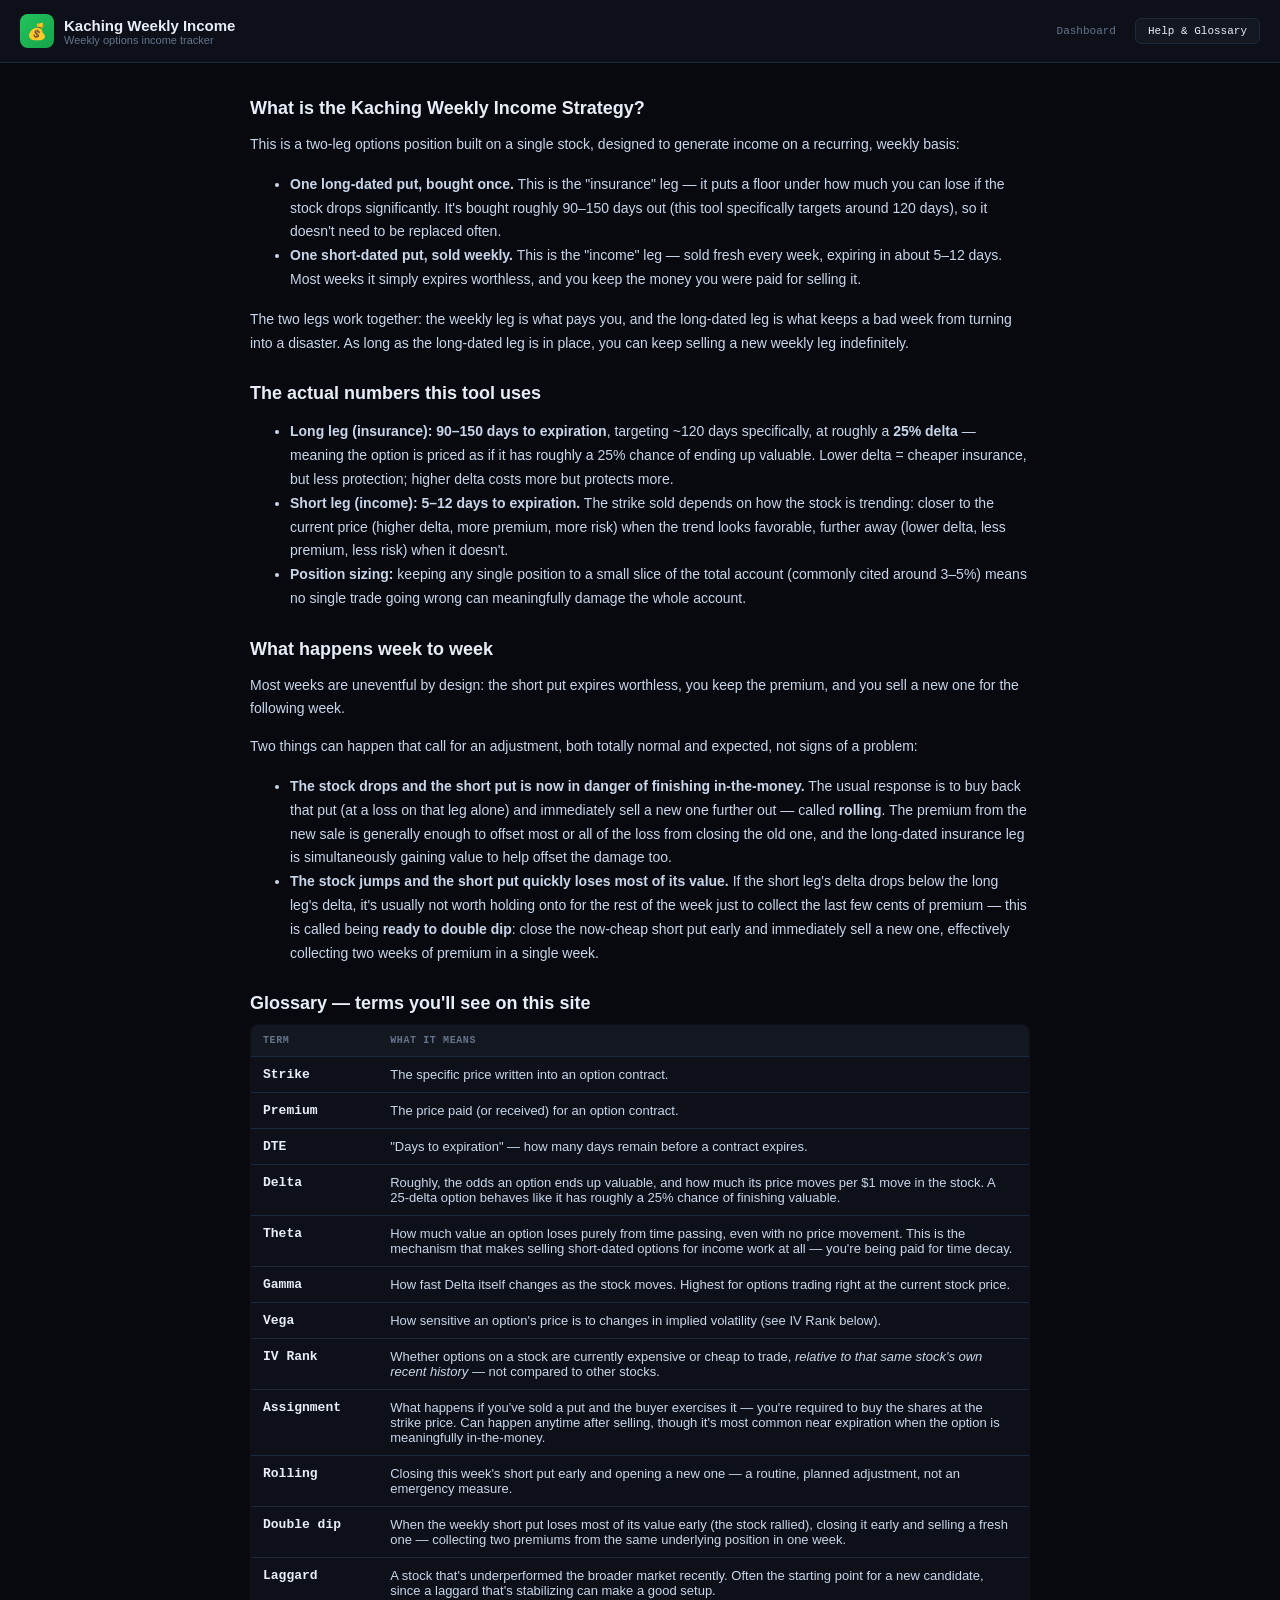
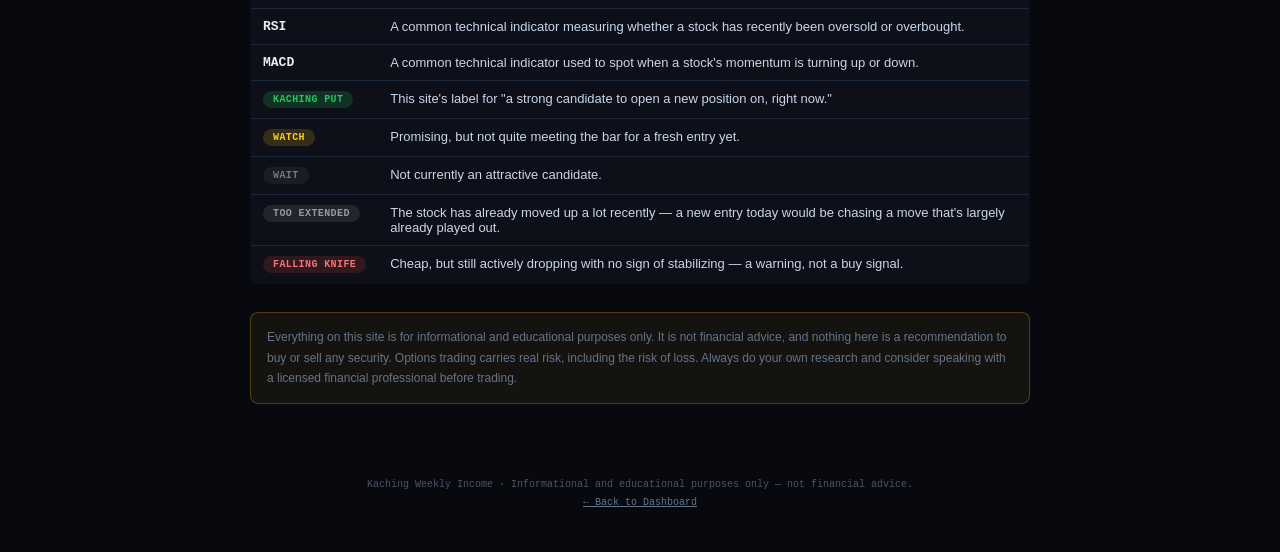
==== src/help.html @ a8f985bb "Initial Commit" ====
<!DOCTYPE html>
<html lang="en">
<head>
<meta charset="UTF-8"/>
<meta name="viewport" content="width=device-width, initial-scale=1"/>
<title>Help &amp; Glossary — Kaching Weekly Income</title>
<meta name="description" content="Plain-language explanation of the Kaching weekly income options strategy and a glossary of the terms used on the dashboard."/>
<link rel="stylesheet" href="./style.css"/>
</head>
<body>

<header class="site-header">
    <div class="site-brand">
        <div class="mark">💰</div>
        <div>
            <div class="name">Kaching Weekly Income</div>
            <div class="tag">Weekly options income tracker</div>
        </div>
    </div>
    <nav class="site-nav">
        <a href="./index.html">Dashboard</a>
        <a href="./help.html" class="active">Help &amp; Glossary</a>
    </nav>
</header>

<div class="page-wrap" style="max-width:820px">

    <section class="help-section">
        <h2>What is the Kaching Weekly Income Strategy?</h2>
        <p>
            This is a two-leg options position built on a single stock, designed
            to generate income on a recurring, weekly basis:
        </p>
        <ul>
            <li><strong>One long-dated put, bought once.</strong> This is the
                "insurance" leg — it puts a floor under how much you can lose
                if the stock drops significantly. It's bought roughly
                90&ndash;150 days out (this tool specifically targets around
                120 days), so it doesn't need to be replaced often.</li>
            <li><strong>One short-dated put, sold weekly.</strong> This is the
                "income" leg — sold fresh every week, expiring in about
                5&ndash;12 days. Most weeks it simply expires worthless, and
                you keep the money you were paid for selling it.</li>
        </ul>
        <p>
            The two legs work together: the weekly leg is what pays you, and
            the long-dated leg is what keeps a bad week from turning into a
            disaster. As long as the long-dated leg is in place, you can keep
            selling a new weekly leg indefinitely.
        </p>
    </section>

    <section class="help-section">
        <h2>The actual numbers this tool uses</h2>
        <ul>
            <li><strong>Long leg (insurance): 90&ndash;150 days to
                expiration</strong>, targeting ~120 days specifically, at
                roughly a <strong>25% delta</strong> — meaning the option is
                priced as if it has roughly a 25% chance of ending up
                valuable. Lower delta = cheaper insurance, but less
                protection; higher delta costs more but protects more.</li>
            <li><strong>Short leg (income): 5&ndash;12 days to
                expiration.</strong> The strike sold depends on how the stock
                is trending: closer to the current price (higher delta, more
                premium, more risk) when the trend looks favorable, further
                away (lower delta, less premium, less risk) when it
                doesn't.</li>
            <li><strong>Position sizing:</strong> keeping any single position
                to a small slice of the total account (commonly cited around
                3&ndash;5%) means no single trade going wrong can meaningfully
                damage the whole account.</li>
        </ul>
    </section>

    <section class="help-section">
        <h2>What happens week to week</h2>
        <p>
            Most weeks are uneventful by design: the short put expires
            worthless, you keep the premium, and you sell a new one for the
            following week.
        </p>
        <p>Two things can happen that call for an adjustment, both totally
            normal and expected, not signs of a problem:</p>
        <ul>
            <li><strong>The stock drops and the short put is now in danger of
                finishing in-the-money.</strong> The usual response is to buy
                back that put (at a loss on that leg alone) and immediately
                sell a new one further out — called <strong>rolling</strong>.
                The premium from the new sale is generally enough to offset
                most or all of the loss from closing the old one, and the
                long-dated insurance leg is simultaneously gaining value to
                help offset the damage too.</li>
            <li><strong>The stock jumps and the short put quickly loses most
                of its value.</strong> If the short leg's delta drops below
                the long leg's delta, it's usually not worth holding onto for
                the rest of the week just to collect the last few cents of
                premium — this is called being <strong>ready to double
                dip</strong>: close the now-cheap short put early and
                immediately sell a new one, effectively collecting two weeks
                of premium in a single week.</li>
        </ul>
    </section>

    <section class="help-section">
        <h2>Glossary — terms you'll see on this site</h2>
        <table class="glossary-table">
            <thead><tr><th>Term</th><th>What it means</th></tr></thead>
            <tbody>
                <tr><td>Strike</td><td>The specific price written into an option contract.</td></tr>
                <tr><td>Premium</td><td>The price paid (or received) for an option contract.</td></tr>
                <tr><td>DTE</td><td>"Days to expiration" — how many days remain before a contract expires.</td></tr>
                <tr><td>Delta</td><td>Roughly, the odds an option ends up valuable, and how much its price moves per $1 move in the stock. A 25-delta option behaves like it has roughly a 25% chance of finishing valuable.</td></tr>
                <tr><td>Theta</td><td>How much value an option loses purely from time passing, even with no price movement. This is the mechanism that makes selling short-dated options for income work at all — you're being paid for time decay.</td></tr>
                <tr><td>Gamma</td><td>How fast Delta itself changes as the stock moves. Highest for options trading right at the current stock price.</td></tr>
                <tr><td>Vega</td><td>How sensitive an option's price is to changes in implied volatility (see IV Rank below).</td></tr>
                <tr><td>IV Rank</td><td>Whether options on a stock are currently expensive or cheap to trade, <em>relative to that same stock's own recent history</em> — not compared to other stocks.</td></tr>
                <tr><td>Assignment</td><td>What happens if you've sold a put and the buyer exercises it — you're required to buy the shares at the strike price. Can happen anytime after selling, though it's most common near expiration when the option is meaningfully in-the-money.</td></tr>
                <tr><td>Rolling</td><td>Closing this week's short put early and opening a new one — a routine, planned adjustment, not an emergency measure.</td></tr>
                <tr><td>Double dip</td><td>When the weekly short put loses most of its value early (the stock rallied), closing it early and selling a fresh one — collecting two premiums from the same underlying position in one week.</td></tr>
                <tr><td>Laggard</td><td>A stock that's underperformed the broader market recently. Often the starting point for a new candidate, since a laggard that's stabilizing can make a good setup.</td></tr>
                <tr><td>RSI</td><td>A common technical indicator measuring whether a stock has recently been oversold or overbought.</td></tr>
                <tr><td>MACD</td><td>A common technical indicator used to spot when a stock's momentum is turning up or down.</td></tr>
                <tr><td><span class="ke-signal kaching-put" style="cursor:default">KACHING PUT</span></td><td>This site's label for "a strong candidate to open a new position on, right now."</td></tr>
                <tr><td><span class="ke-signal watch" style="cursor:default">WATCH</span></td><td>Promising, but not quite meeting the bar for a fresh entry yet.</td></tr>
                <tr><td><span class="ke-signal wait" style="cursor:default">WAIT</span></td><td>Not currently an attractive candidate.</td></tr>
                <tr><td><span class="ke-signal too-extended" style="cursor:default">TOO EXTENDED</span></td><td>The stock has already moved up a lot recently — a new entry today would be chasing a move that's largely already played out.</td></tr>
                <tr><td><span class="ke-signal falling-knife" style="cursor:default">FALLING KNIFE</span></td><td>Cheap, but still actively dropping with no sign of stabilizing — a warning, not a buy signal.</td></tr>
            </tbody>
        </table>
    </section>

    <section class="help-section">
        <div class="disclaimer-box">
            Everything on this site is for informational and educational
            purposes only. It is not financial advice, and nothing here is a
            recommendation to buy or sell any security. Options trading
            carries real risk, including the risk of loss. Always do your
            own research and consider speaking with a licensed financial
            professional before trading.
        </div>
    </section>

</div>

<footer class="site-footer">
    Kaching Weekly Income · Informational and educational purposes only — not financial advice.<br/>
    <a href="./index.html">← Back to Dashboard</a>
</footer>

</body>
</html>
---- src/style.css ----
/* Kaching Weekly Income — shared styles.
   Color palette matches the source app's dark theme (prealerts/
   src/main/resources/static/css/app.css :root block) so the public site
   feels consistent with the tool it's mirroring, but this file is fully
   standalone — no dependency on that app's CSS/fonts/JS. */

:root {
    --bg:      #07090f;
    --bg2:     #0d1018;
    --bg3:     #131720;
    --border:  #1c2a3e;
    --border2: #263548;
    --green:   #34d399;
    --red:     #f87171;
    --text:    #c9d6ea;
    --muted:   #4a5568;
    --muted2:  #64748b;
    --white:   #e8eef8;
    --brand:   #60a5fa;
    --font-mono: 'JetBrains Mono', 'SF Mono', ui-monospace, Menlo, Consolas, monospace;
}

* { box-sizing: border-box; }

html, body {
    margin: 0; padding: 0;
    background: var(--bg);
    color: var(--text);
    font-family: -apple-system, BlinkMacSystemFont, 'Segoe UI', Helvetica, Arial, sans-serif;
    /* Static site is view-only by design — no horizontal page scroll;
       wide content (tables) scrolls in its own container instead. */
    overflow-x: hidden;
}

a { color: var(--brand); }

/* ── Site header ─────────────────────────────────────────────────── */
.site-header {
    background: var(--bg2); border-bottom: 1px solid var(--border);
    padding: 14px 20px; display: flex; align-items: center;
    justify-content: space-between; gap: 12px; flex-wrap: wrap;
}
.site-brand { display: flex; align-items: center; gap: 10px; }
.site-brand .mark {
    width: 34px; height: 34px; border-radius: 8px;
    background: linear-gradient(135deg, #22c55e, #16a34a);
    display: flex; align-items: center; justify-content: center;
    font-weight: 800; font-size: 16px; color: #052e16;
}
.site-brand .name { font-weight: 700; font-size: 15px; color: var(--white); }
.site-brand .tag  { font-size: 11px; color: var(--muted2); }
.site-nav { display: flex; gap: 6px; flex-wrap: wrap; }
.site-nav a {
    text-decoration: none; color: var(--muted2);
    font-family: var(--font-mono); font-size: 11px;
    padding: 6px 12px; border-radius: 6px; border: 1px solid transparent;
}
.site-nav a:hover, .site-nav a.active {
    color: var(--white); background: var(--bg3); border-color: var(--border);
}

/* ── Page shell ──────────────────────────────────────────────────── */
.page-wrap { max-width: 1200px; margin: 0 auto; padding: 20px; }

.page-desc {
    background: var(--bg2); border: 1px solid var(--border);
    border-radius: 8px; padding: 12px 16px; margin-bottom: 16px;
    font-family: var(--font-mono); font-size: 11px;
    color: var(--muted); line-height: 1.6;
}
.page-desc strong { color: var(--white); }

.site-footer {
    text-align: center; padding: 24px 16px 40px;
    font-family: var(--font-mono); font-size: 10px; color: var(--muted);
    line-height: 1.8;
}
.site-footer a { color: var(--muted2); }

/* ── Tabs ────────────────────────────────────────────────────────── */
.tabs { display: flex; gap: 6px; margin-bottom: 16px; flex-wrap: wrap; }
.tab-btn {
    padding: 8px 16px; border-radius: 6px;
    font-family: var(--font-mono); font-size: 12px; font-weight: 600;
    cursor: pointer; letter-spacing: 0.03em;
    background: var(--bg2); color: var(--muted2);
    border: 1px solid var(--border);
}
.tab-btn.active {
    background: rgba(96,165,250,.12); color: var(--brand);
    border-color: rgba(96,165,250,.4);
}
.tab-pane { display: none; }
.tab-pane.active { display: block; }

.meta-line {
    font-family: var(--font-mono); font-size: 11px; color: var(--muted);
    margin-bottom: 14px;
}

/* ── Kaching Scanner table (ke-*) ────────────────────────────────── */
.ke-table-wrap {
    background: var(--bg2); border: 1px solid var(--border);
    border-radius: 8px; overflow: hidden; margin-bottom: 14px;
    max-width: 100%; box-sizing: border-box;
    overflow-x: auto; -webkit-overflow-scrolling: touch;
}
.ke-table { width: auto; min-width: 100%; border-collapse: collapse;
    font-family: var(--font-mono); font-size: 11px; }
.ke-table th {
    padding: 8px 10px; text-align: left;
    background: var(--bg3); color: var(--muted2);
    border-bottom: 1px solid var(--border);
    font-weight: 600; font-size: 10px;
    text-transform: uppercase; letter-spacing: 0.06em;
    white-space: nowrap;
}
.ke-table td {
    padding: 7px 10px; border-bottom: 1px solid var(--border);
    color: var(--white); white-space: nowrap;
}
.ke-table tr:last-child td { border-bottom: 0; }
.ke-table tr:hover td { background: var(--bg3); }
.ke-table .ticker { font-weight: 700; }
.ke-table .dim { color: var(--muted); }
.ke-score { display: inline-block; padding: 2px 8px; border-radius: 10px; font-weight: 700; }
.ke-score.hi  { background: rgba(34,197,94,.15);  color: #22c55e; }
.ke-score.mid { background: rgba(234,179,8,.15);  color: #facc15; }
.ke-score.lo  { background: rgba(120,120,120,.18); color: #999; }

.ke-signal {
    display: inline-block; padding: 3px 10px; border-radius: 12px;
    font-weight: 700; font-size: 10px; letter-spacing: 0.04em;
}
.ke-signal.kaching-put   { background: rgba(34,197,94,.18);  color: #22c55e; }
.ke-signal.watch         { background: rgba(234,179,8,.18);  color: #facc15; }
.ke-signal.too-extended  { background: rgba(120,120,120,.20); color: #999; }
.ke-signal.too-extended-warn { background: rgba(249,115,22,.18); color: #fb923c; }
.ke-signal.falling-knife { background: rgba(239,68,68,.15);  color: #f87171; }
.ke-signal.wait          { background: rgba(120,120,120,.12); color: #777; }

.ke-earnings-warn { color: #fb923c; font-weight: 700; }
.ke-earnings-banner {
    background: rgba(249,115,22,.10); border: 1px solid rgba(249,115,22,.35);
    border-radius: 8px; padding: 10px 16px; margin-bottom: 14px;
    font-family: var(--font-mono); font-size: 12px; color: #fb923c;
    display: flex; align-items: center; gap: 8px; flex-wrap: wrap;
}
.ke-earnings-banner .pill {
    display: inline-block; background: rgba(249,115,22,.18);
    border-radius: 6px; padding: 2px 8px; font-weight: 700;
}

.ke-check { color: #22c55e; }
.ke-cross { color: var(--muted); }
.ke-help { cursor: help; }
.ke-empty {
    padding: 30px; text-align: center; color: var(--muted);
    font-family: var(--font-mono); font-size: 12px;
}

/* ── Universe badges (uni-*) ─────────────────────────────────────── */
.universe-grid {
    display: grid; grid-template-columns: repeat(auto-fit, minmax(220px, 1fr));
    gap: 10px; margin-bottom: 20px;
}
.uni-badge {
    background: var(--bg2); border: 1px solid var(--border);
    border-left: 3px solid var(--border); border-radius: 6px;
    padding: 12px 14px; color: var(--text); display: block;
}
.uni-badge.bull    { border-left-color: #22c55e; }
.uni-badge.bear    { border-left-color: #ef4444; }
.uni-badge.neutral { border-left-color: rgba(148,163,184,.4); }
.uni-badge.no-data { border-left-color: rgba(100,116,139,.3); opacity: 0.6; }
.uni-row1 { display: flex; align-items: center; gap: 8px; margin-bottom: 6px; flex-wrap: wrap; }
.uni-spacer { flex: 1; }
.uni-ticker { font-family: var(--font-mono); font-weight: 800; font-size: 17px; }
.uni-strat-score {
    font-family: var(--font-mono); font-size: 13px; font-weight: 800;
    padding: 2px 8px; border-radius: 4px;
    background: rgba(148,163,184,.12); color: var(--muted);
}
.uni-strat-score.s-high { background: rgba(34,197,94,.18); color: #22c55e; }
.uni-strat-score.s-mid  { background: rgba(234,179,8,.18); color: #facc15; }
.uni-strat-score.s-low  { background: rgba(239,68,68,.12); color: #f87171; }
.uni-suggestion {
    font-family: var(--font-mono); font-size: 10px; font-weight: 700;
    padding: 3px 9px; border-radius: 12px; letter-spacing: 0.05em;
    white-space: nowrap; cursor: help;
}
.uni-suggestion.diagonal { background: rgba(34,197,94,.18); color: #22c55e; }
.uni-suggestion.marginal { background: rgba(234,179,8,.18); color: #facc15; }
.uni-suggestion.call     { background: rgba(96,165,250,.18); color: #60a5fa; }
.uni-suggestion.put      { background: rgba(239,68,68,.18); color: #f87171; }
.uni-suggestion.wait     { background: rgba(148,163,184,.15); color: var(--muted); }
.uni-suggestion.noscan   { background: rgba(148,163,184,.10); color: var(--muted); font-style: italic; }
.uni-move {
    font-family: var(--font-mono); font-size: 11px; font-weight: 700;
    padding: 1px 6px; border-radius: 3px; white-space: nowrap;
}
.uni-move.up   { background: rgba(34,197,94,.15);  color: #22c55e; }
.uni-move.down { background: rgba(239,68,68,.15);  color: #f87171; }
.uni-move.flat { background: rgba(148,163,184,.12); color: var(--muted); }
.uni-row2 {
    display: flex; align-items: center; gap: 8px; flex-wrap: wrap;
    font-family: var(--font-mono); font-size: 11px; color: var(--muted);
}
.uni-bias { font-weight: 600; letter-spacing: 0.04em; }
.uni-bias.BULLISH { color: #22c55e; }
.uni-bias.BEARISH { color: #ef4444; }
.uni-bias.NEUTRAL { color: var(--muted); }
.uni-score {
    font-family: var(--font-mono); font-size: 10px; padding: 1px 6px;
    border-radius: 3px; background: rgba(148,163,184,.12); color: var(--muted);
}
.uni-score.high { background: rgba(34,197,94,.15); color: #22c55e; }
.uni-score.mid  { background: rgba(234,179,8,.15); color: #facc15; }
.uni-tag {
    font-size: 9px; padding: 1px 5px; border-radius: 3px;
    background: rgba(59,130,246,.12); color: #60a5fa;
    border: 1px solid rgba(59,130,246,.25);
}
.uni-tag.fvg   { background: rgba(168,85,247,.12); color: #c084fc; border-color: rgba(168,85,247,.25); }
.uni-tag.bos   { background: rgba(34,197,94,.12);  color: #22c55e; border-color: rgba(34,197,94,.25); }
.uni-tag.choch { background: rgba(245,158,11,.12); color: #fbbf24; border-color: rgba(245,158,11,.25); }
.uni-tag.fire  { background: rgba(255,107,0,.12);  color: #ff6b00; border-color: rgba(255,107,0,.25); }
.uni-no-screener { font-style: italic; color: var(--muted); font-size: 10px; }

/* ── Diagonal plans table ────────────────────────────────────────── */
.plans-table-wrap {
    background: var(--bg2); border: 1px solid var(--border);
    border-radius: 8px; overflow: hidden; max-width: 100%;
    overflow-x: auto; -webkit-overflow-scrolling: touch;
}
.plans-table { width: 100%; min-width: 720px; border-collapse: collapse; font-family: var(--font-mono); }
.plans-table th {
    text-align: left; padding: 9px 10px; background: var(--bg3);
    font-size: 9px; text-transform: uppercase; letter-spacing: 0.06em;
    color: var(--muted); border-bottom: 1px solid var(--border); white-space: nowrap;
}
.plans-table td {
    padding: 8px 10px; font-size: 11px; color: var(--text);
    border-bottom: 1px solid var(--border); vertical-align: middle;
}
.plans-table tr:last-child td { border-bottom: none; }
.plans-table tr:hover td { background: var(--bg3); }
.plans-table .plan-ticker { font-weight: 700; color: var(--white); }
.plans-table .leg { font-size: 10px; line-height: 1.5; }
.plans-table .leg .label { display: inline-block; min-width: 30px; color: var(--muted); }
.plans-table .num.profit { color: #22c55e; }
.plans-table .num.loss   { color: #ef4444; }
.plans-table .num.muted  { color: var(--muted); }
.plans-table .score-pill {
    font-size: 10px; padding: 2px 7px; border-radius: 4px;
    background: rgba(148,163,184,.12); color: var(--muted); display: inline-block;
    cursor: help; border-bottom: 1px dashed currentColor;
}
.plans-table .score-pill.high { background: rgba(34,197,94,.15);  color: #22c55e; }
.plans-table .score-pill.mid  { background: rgba(234,179,8,.15);  color: #facc15; }
.plans-table .score-pill.low  { background: rgba(239,68,68,.10);  color: #f87171; }

/* ── Help page glossary ──────────────────────────────────────────── */
.help-section { margin-bottom: 28px; }
.help-section h2 { color: var(--white); font-size: 18px; margin-bottom: 10px; }
.help-section p, .help-section li { line-height: 1.7; color: var(--text); font-size: 14px; }
.help-steps { padding-left: 20px; }
.glossary-table {
    width: 100%; border-collapse: collapse; font-size: 13px;
    background: var(--bg2); border: 1px solid var(--border); border-radius: 8px; overflow: hidden;
}
.glossary-table th, .glossary-table td {
    text-align: left; padding: 10px 12px; border-bottom: 1px solid var(--border);
    vertical-align: top;
}
.glossary-table th {
    background: var(--bg3); font-family: var(--font-mono); font-size: 10px;
    text-transform: uppercase; letter-spacing: 0.06em; color: var(--muted2);
}
.glossary-table tr:last-child td { border-bottom: none; }
.glossary-table td:first-child { font-family: var(--font-mono); font-weight: 700; color: var(--white); white-space: nowrap; }
.disclaimer-box {
    background: rgba(251,191,36,.06); border: 1px solid rgba(251,191,36,.25);
    border-radius: 8px; padding: 14px 16px; font-size: 12px; color: var(--muted2); line-height: 1.7;
}

@media (max-width: 640px) {
    .page-wrap { padding: 14px; }
    .site-header { padding: 12px 14px; }
    .uni-ticker { font-size: 15px; }
}
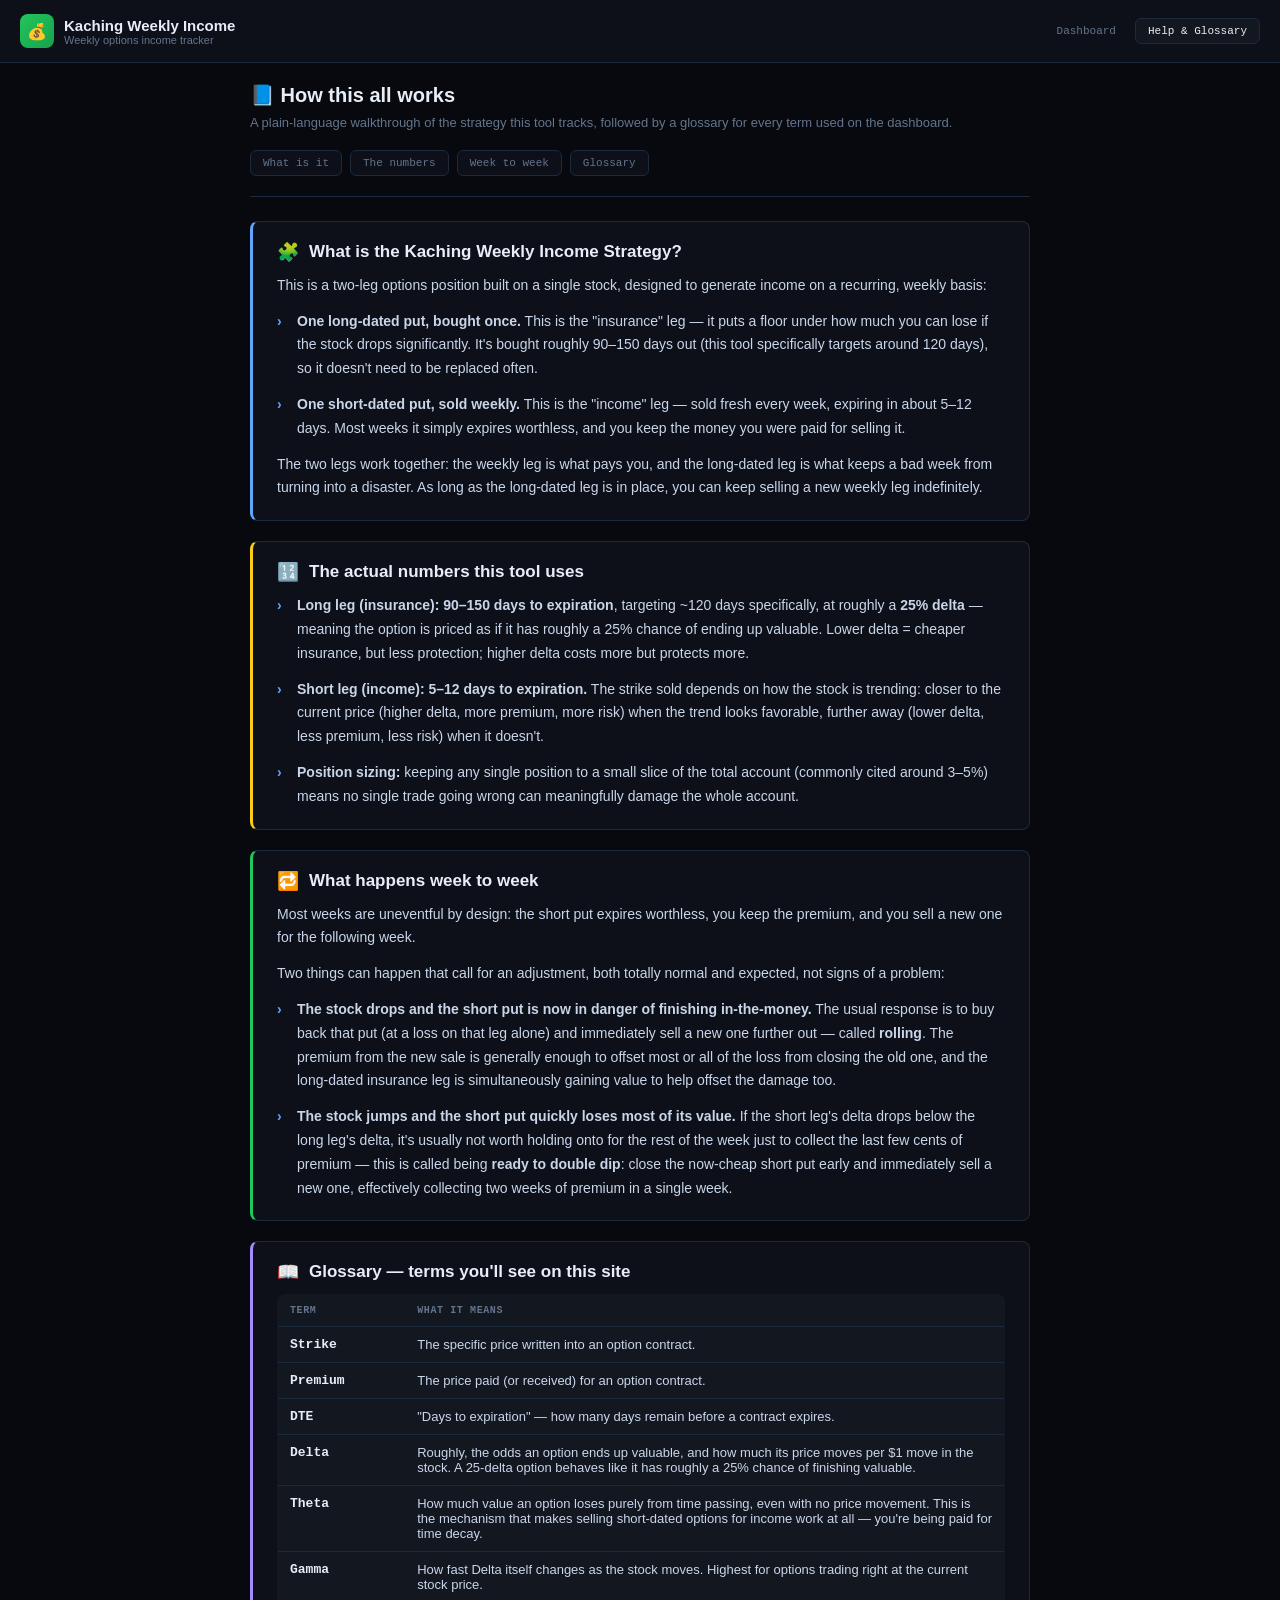
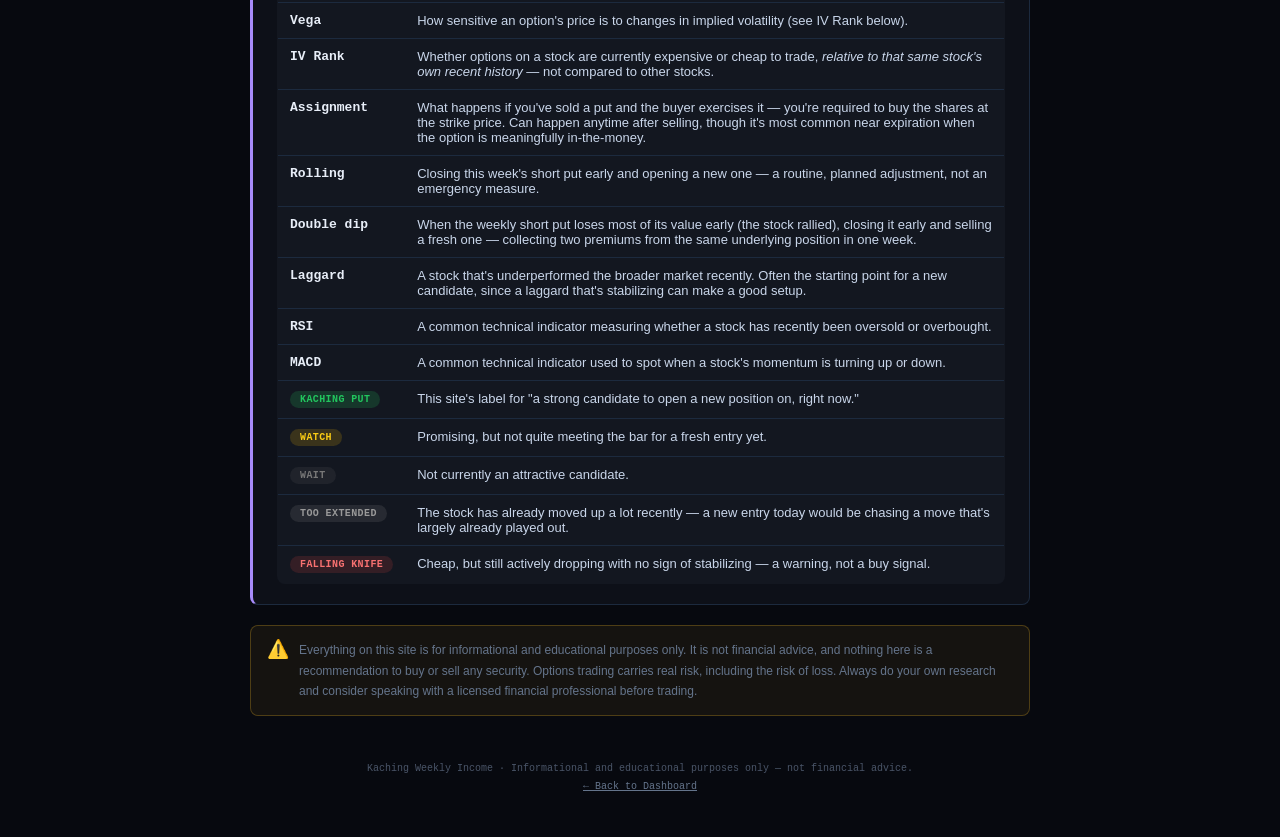
==== commit 6765d6a3: "Initial Commit" ====
--- a/src/help.html
+++ b/src/help.html
@@ -5,6 +5,7 @@
 <meta name="viewport" content="width=device-width, initial-scale=1"/>
 <title>Help &amp; Glossary — Kaching Weekly Income</title>
 <meta name="description" content="Plain-language explanation of the Kaching weekly income options strategy and a glossary of the terms used on the dashboard."/>
+<link rel="icon" href="data:image/svg+xml,%3Csvg xmlns='http://www.w3.org/2000/svg' viewBox='0 0 100 100'%3E%3Ctext y='.9em' font-size='90'%3E%F0%9F%92%B0%3C/text%3E%3C/svg%3E"/>
 <link rel="stylesheet" href="./style.css"/>
 </head>
 <body>
@@ -25,13 +26,29 @@
 
 <div class="page-wrap" style="max-width:820px">
 
-    <section class="help-section">
-        <h2>What is the Kaching Weekly Income Strategy?</h2>
+    <div class="help-intro">
+        <div class="help-intro-title">📘 How this all works</div>
+        <p>A plain-language walkthrough of the strategy this tool tracks,
+            followed by a glossary for every term used on the dashboard.</p>
+    </div>
+
+    <nav class="help-jumpnav">
+        <a href="#what-is">What is it</a>
+        <a href="#numbers">The numbers</a>
+        <a href="#week-to-week">Week to week</a>
+        <a href="#glossary">Glossary</a>
+    </nav>
+
+    <section class="help-card accent-blue" id="what-is">
+        <div class="help-card-head">
+            <span class="help-icon">🧩</span>
+            <h2>What is the Kaching Weekly Income Strategy?</h2>
+        </div>
         <p>
             This is a two-leg options position built on a single stock, designed
             to generate income on a recurring, weekly basis:
         </p>
-        <ul>
+        <ul class="help-list">
             <li><strong>One long-dated put, bought once.</strong> This is the
                 "insurance" leg — it puts a floor under how much you can lose
                 if the stock drops significantly. It's bought roughly
@@ -50,9 +67,12 @@
         </p>
     </section>
 
-    <section class="help-section">
-        <h2>The actual numbers this tool uses</h2>
-        <ul>
+    <section class="help-card accent-amber" id="numbers">
+        <div class="help-card-head">
+            <span class="help-icon">🔢</span>
+            <h2>The actual numbers this tool uses</h2>
+        </div>
+        <ul class="help-list">
             <li><strong>Long leg (insurance): 90&ndash;150 days to
                 expiration</strong>, targeting ~120 days specifically, at
                 roughly a <strong>25% delta</strong> — meaning the option is
@@ -72,8 +92,11 @@
         </ul>
     </section>
 
-    <section class="help-section">
-        <h2>What happens week to week</h2>
+    <section class="help-card accent-green" id="week-to-week">
+        <div class="help-card-head">
+            <span class="help-icon">🔁</span>
+            <h2>What happens week to week</h2>
+        </div>
         <p>
             Most weeks are uneventful by design: the short put expires
             worthless, you keep the premium, and you sell a new one for the
@@ -81,7 +104,7 @@
         </p>
         <p>Two things can happen that call for an adjustment, both totally
             normal and expected, not signs of a problem:</p>
-        <ul>
+        <ul class="help-list">
             <li><strong>The stock drops and the short put is now in danger of
                 finishing in-the-money.</strong> The usual response is to buy
                 back that put (at a loss on that leg alone) and immediately
@@ -101,8 +124,11 @@
         </ul>
     </section>
 
-    <section class="help-section">
-        <h2>Glossary — terms you'll see on this site</h2>
+    <section class="help-card accent-brand" id="glossary">
+        <div class="help-card-head">
+            <span class="help-icon">📖</span>
+            <h2>Glossary — terms you'll see on this site</h2>
+        </div>
         <table class="glossary-table">
             <thead><tr><th>Term</th><th>What it means</th></tr></thead>
             <tbody>
@@ -129,16 +155,15 @@
         </table>
     </section>
 
-    <section class="help-section">
-        <div class="disclaimer-box">
-            Everything on this site is for informational and educational
-            purposes only. It is not financial advice, and nothing here is a
-            recommendation to buy or sell any security. Options trading
-            carries real risk, including the risk of loss. Always do your
-            own research and consider speaking with a licensed financial
-            professional before trading.
-        </div>
-    </section>
+    <div class="disclaimer-box">
+        <span class="help-icon">⚠️</span>
+        Everything on this site is for informational and educational
+        purposes only. It is not financial advice, and nothing here is a
+        recommendation to buy or sell any security. Options trading
+        carries real risk, including the risk of loss. Always do your
+        own research and consider speaking with a licensed financial
+        professional before trading.
+    </div>
 
 </div>
 
--- a/src/style.css
+++ b/src/style.css
@@ -17,6 +17,8 @@
     --muted2:  #64748b;
     --white:   #e8eef8;
     --brand:   #60a5fa;
+    --surface: #0d1018;
+    --r:       8px;
     --font-mono: 'JetBrains Mono', 'SF Mono', ui-monospace, Menlo, Consolas, monospace;
 }
 
@@ -123,6 +125,23 @@
 .ke-table tr:hover td { background: var(--bg3); }
 .ke-table .ticker { font-weight: 700; }
 .ke-table .dim { color: var(--muted); }
+
+/* Pin the "Plans" action column to the right edge of the scroll area —
+   with 13 columns the table is wider than most viewports, and without
+   this the last column just scrolls out of view with no visible cue. */
+.ke-table th:last-child, .ke-table td:last-child {
+    position: sticky; right: 0;
+    box-shadow: -1px 0 0 var(--border);
+}
+.ke-table th:last-child { background: var(--bg3); }
+.ke-table td:last-child { background: var(--bg2); }
+.ke-table tr:hover td:last-child { background: var(--bg3); }
+
+.ke-plans-link {
+    font-size: 10px; font-weight: 600; text-decoration: none;
+    white-space: nowrap;
+}
+.ke-plans-link:hover { text-decoration: underline; }
 .ke-score { display: inline-block; padding: 2px 8px; border-radius: 10px; font-weight: 700; }
 .ke-score.hi  { background: rgba(34,197,94,.15);  color: #22c55e; }
 .ke-score.mid { background: rgba(234,179,8,.15);  color: #facc15; }
@@ -228,46 +247,61 @@
 .uni-no-screener { font-style: italic; color: var(--muted); font-size: 10px; }
 
 /* ── Diagonal plans table ────────────────────────────────────────── */
-.plans-table-wrap {
+.plans-filter-banner {
+    font-family: var(--font-mono); font-size: 11px; color: var(--muted);
+    background: var(--bg2); border: 1px solid var(--border); border-radius: 8px;
+    padding: 8px 12px; margin-bottom: 10px;
+}
+.plans-filter-banner strong { color: var(--white); }
+
+/* ── Help page ───────────────────────────────────────────────────── */
+.help-intro { margin-bottom: 16px; }
+.help-intro-title { font-weight: 700; font-size: 20px; color: var(--white); margin-bottom: 6px; }
+.help-intro p { color: var(--muted2); font-size: 13px; line-height: 1.6; margin: 0; }
+
+.help-jumpnav {
+    display: flex; gap: 8px; flex-wrap: wrap;
+    margin-bottom: 24px; padding-bottom: 20px; border-bottom: 1px solid var(--border);
+}
+.help-jumpnav a {
+    text-decoration: none; color: var(--muted2);
+    font-family: var(--font-mono); font-size: 11px;
+    padding: 6px 12px; border-radius: 6px; border: 1px solid var(--border);
+    background: var(--bg2);
+}
+.help-jumpnav a:hover { color: var(--white); background: var(--bg3); border-color: var(--border2); }
+
+.help-card {
     background: var(--bg2); border: 1px solid var(--border);
-    border-radius: 8px; overflow: hidden; max-width: 100%;
-    overflow-x: auto; -webkit-overflow-scrolling: touch;
-}
-.plans-table { width: 100%; min-width: 720px; border-collapse: collapse; font-family: var(--font-mono); }
-.plans-table th {
-    text-align: left; padding: 9px 10px; background: var(--bg3);
-    font-size: 9px; text-transform: uppercase; letter-spacing: 0.06em;
-    color: var(--muted); border-bottom: 1px solid var(--border); white-space: nowrap;
-}
-.plans-table td {
-    padding: 8px 10px; font-size: 11px; color: var(--text);
-    border-bottom: 1px solid var(--border); vertical-align: middle;
-}
-.plans-table tr:last-child td { border-bottom: none; }
-.plans-table tr:hover td { background: var(--bg3); }
-.plans-table .plan-ticker { font-weight: 700; color: var(--white); }
-.plans-table .leg { font-size: 10px; line-height: 1.5; }
-.plans-table .leg .label { display: inline-block; min-width: 30px; color: var(--muted); }
-.plans-table .num.profit { color: #22c55e; }
-.plans-table .num.loss   { color: #ef4444; }
-.plans-table .num.muted  { color: var(--muted); }
-.plans-table .score-pill {
-    font-size: 10px; padding: 2px 7px; border-radius: 4px;
-    background: rgba(148,163,184,.12); color: var(--muted); display: inline-block;
-    cursor: help; border-bottom: 1px dashed currentColor;
-}
-.plans-table .score-pill.high { background: rgba(34,197,94,.15);  color: #22c55e; }
-.plans-table .score-pill.mid  { background: rgba(234,179,8,.15);  color: #facc15; }
-.plans-table .score-pill.low  { background: rgba(239,68,68,.10);  color: #f87171; }
-
-/* ── Help page glossary ──────────────────────────────────────────── */
-.help-section { margin-bottom: 28px; }
-.help-section h2 { color: var(--white); font-size: 18px; margin-bottom: 10px; }
-.help-section p, .help-section li { line-height: 1.7; color: var(--text); font-size: 14px; }
-.help-steps { padding-left: 20px; }
+    border-left: 3px solid var(--border); border-radius: 8px;
+    padding: 20px 24px; margin-bottom: 20px; scroll-margin-top: 16px;
+}
+.help-card.accent-blue  { border-left-color: var(--brand); }
+.help-card.accent-amber { border-left-color: #facc15; }
+.help-card.accent-green { border-left-color: #22c55e; }
+.help-card.accent-brand { border-left-color: #a78bfa; }
+
+.help-card-head { display: flex; align-items: center; gap: 10px; margin-bottom: 12px; }
+.help-card-head h2 { color: var(--white); font-size: 17px; margin: 0; }
+.help-icon { font-size: 18px; line-height: 1; flex: none; }
+
+.help-card p, .help-card li { line-height: 1.7; color: var(--text); font-size: 14px; }
+.help-card p { margin: 0 0 12px; }
+.help-card p:last-child { margin-bottom: 0; }
+
+.help-list { list-style: none; margin: 0 0 12px; padding: 0; display: flex; flex-direction: column; gap: 12px; }
+.help-list:last-child { margin-bottom: 0; }
+.help-list li {
+    position: relative; padding-left: 20px;
+}
+.help-list li::before {
+    content: '›'; position: absolute; left: 0; top: 0;
+    color: var(--brand); font-weight: 700;
+}
+
 .glossary-table {
     width: 100%; border-collapse: collapse; font-size: 13px;
-    background: var(--bg2); border: 1px solid var(--border); border-radius: 8px; overflow: hidden;
+    background: var(--bg3); border: 1px solid var(--border); border-radius: 8px; overflow: hidden;
 }
 .glossary-table th, .glossary-table td {
     text-align: left; padding: 10px 12px; border-bottom: 1px solid var(--border);
@@ -278,8 +312,10 @@
     text-transform: uppercase; letter-spacing: 0.06em; color: var(--muted2);
 }
 .glossary-table tr:last-child td { border-bottom: none; }
+.glossary-table tr:hover td { background: var(--bg2); }
 .glossary-table td:first-child { font-family: var(--font-mono); font-weight: 700; color: var(--white); white-space: nowrap; }
 .disclaimer-box {
+    display: flex; align-items: flex-start; gap: 10px; margin-top: 20px;
     background: rgba(251,191,36,.06); border: 1px solid rgba(251,191,36,.25);
     border-radius: 8px; padding: 14px 16px; font-size: 12px; color: var(--muted2); line-height: 1.7;
 }
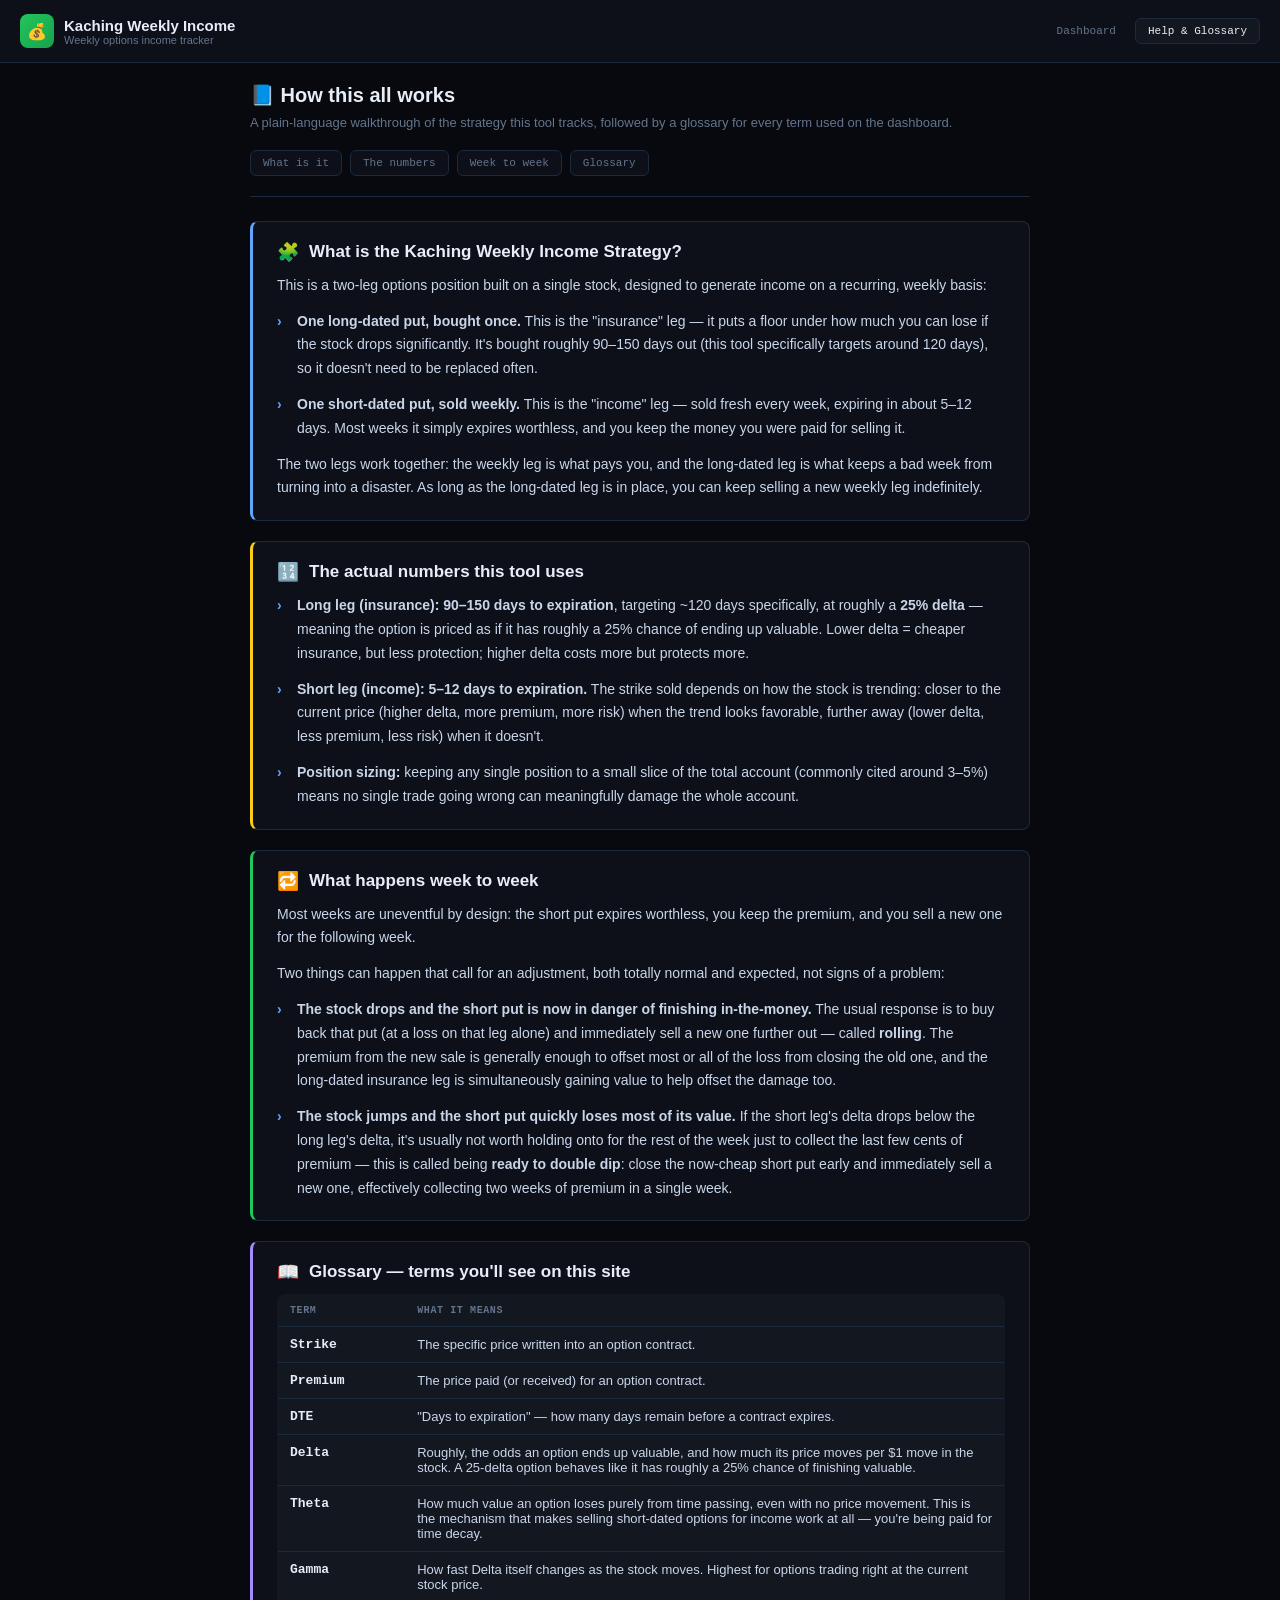
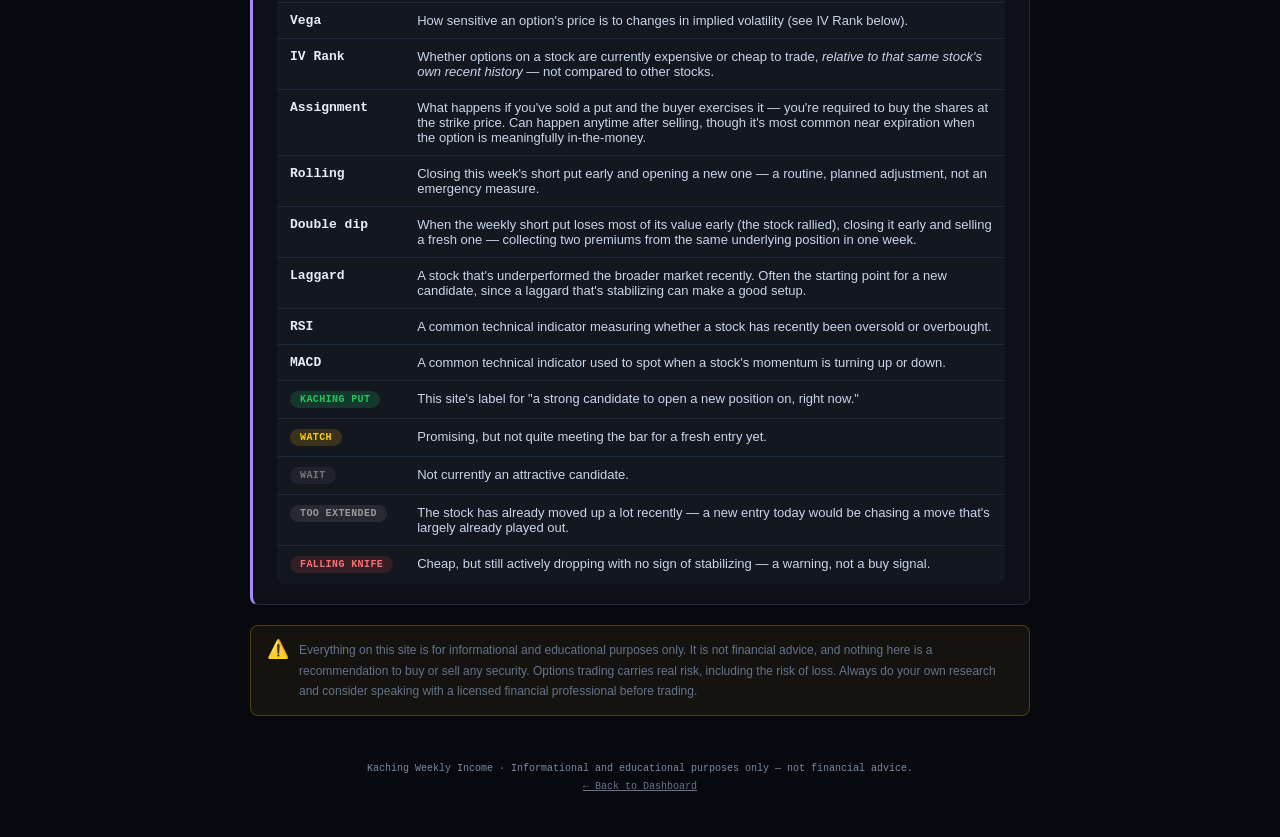
==== commit b1cad86b: "Initial Commit" ====
--- a/src/help.html
+++ b/src/help.html
@@ -1,6 +1,15 @@
 <!DOCTYPE html>
 <html lang="en">
 <head>
+<!-- Google tag (gtag.js) -->
+<script async src="https://www.googletagmanager.com/gtag/js?id=G-63BKH6P4F0"></script>
+<script>
+  window.dataLayer = window.dataLayer || [];
+  function gtag(){dataLayer.push(arguments);}
+  gtag('js', new Date());
+
+  gtag('config', 'G-63BKH6P4F0');
+</script>
 <meta charset="UTF-8"/>
 <meta name="viewport" content="width=device-width, initial-scale=1"/>
 <title>Help &amp; Glossary — Kaching Weekly Income</title>
--- a/src/style.css
+++ b/src/style.css
@@ -13,7 +13,7 @@
     --green:   #34d399;
     --red:     #f87171;
     --text:    #c9d6ea;
-    --muted:   #4a5568;
+    --muted:   #7c8aa0;
     --muted2:  #64748b;
     --white:   #e8eef8;
     --brand:   #60a5fa;
@@ -89,8 +89,9 @@
     border: 1px solid var(--border);
 }
 .tab-btn.active {
-    background: rgba(96,165,250,.12); color: var(--brand);
-    border-color: rgba(96,165,250,.4);
+    background: rgba(96,165,250,.18); color: var(--white);
+    border-color: var(--brand);
+    box-shadow: inset 0 -2px 0 var(--brand);
 }
 .tab-pane { display: none; }
 .tab-pane.active { display: block; }
@@ -99,6 +100,15 @@
     font-family: var(--font-mono); font-size: 11px; color: var(--muted);
     margin-bottom: 14px;
 }
+
+.ticker-filter {
+    display: block; width: 100%; max-width: 280px;
+    margin-bottom: 14px; padding: 8px 12px;
+    background: var(--bg2); border: 1px solid var(--border); border-radius: 6px;
+    color: var(--white); font-family: var(--font-mono); font-size: 12px;
+}
+.ticker-filter::placeholder { color: var(--muted); }
+.ticker-filter:focus { outline: none; border-color: var(--brand); }
 
 /* ── Kaching Scanner table (ke-*) ────────────────────────────────── */
 .ke-table-wrap {
@@ -246,14 +256,6 @@
 .uni-tag.fire  { background: rgba(255,107,0,.12);  color: #ff6b00; border-color: rgba(255,107,0,.25); }
 .uni-no-screener { font-style: italic; color: var(--muted); font-size: 10px; }
 
-/* ── Diagonal plans table ────────────────────────────────────────── */
-.plans-filter-banner {
-    font-family: var(--font-mono); font-size: 11px; color: var(--muted);
-    background: var(--bg2); border: 1px solid var(--border); border-radius: 8px;
-    padding: 8px 12px; margin-bottom: 10px;
-}
-.plans-filter-banner strong { color: var(--white); }
-
 /* ── Help page ───────────────────────────────────────────────────── */
 .help-intro { margin-bottom: 16px; }
 .help-intro-title { font-weight: 700; font-size: 20px; color: var(--white); margin-bottom: 6px; }
@@ -319,6 +321,10 @@
     background: rgba(251,191,36,.06); border: 1px solid rgba(251,191,36,.25);
     border-radius: 8px; padding: 14px 16px; font-size: 12px; color: var(--muted2); line-height: 1.7;
 }
+/* display:flex above otherwise beats the browser's default [hidden]{display:none}
+   rule (author CSS always wins over UA defaults), so the hidden attribute set
+   by app.js would toggle in the DOM but never actually hide anything visually. */
+.disclaimer-box[hidden] { display: none; }
 
 @media (max-width: 640px) {
     .page-wrap { padding: 14px; }
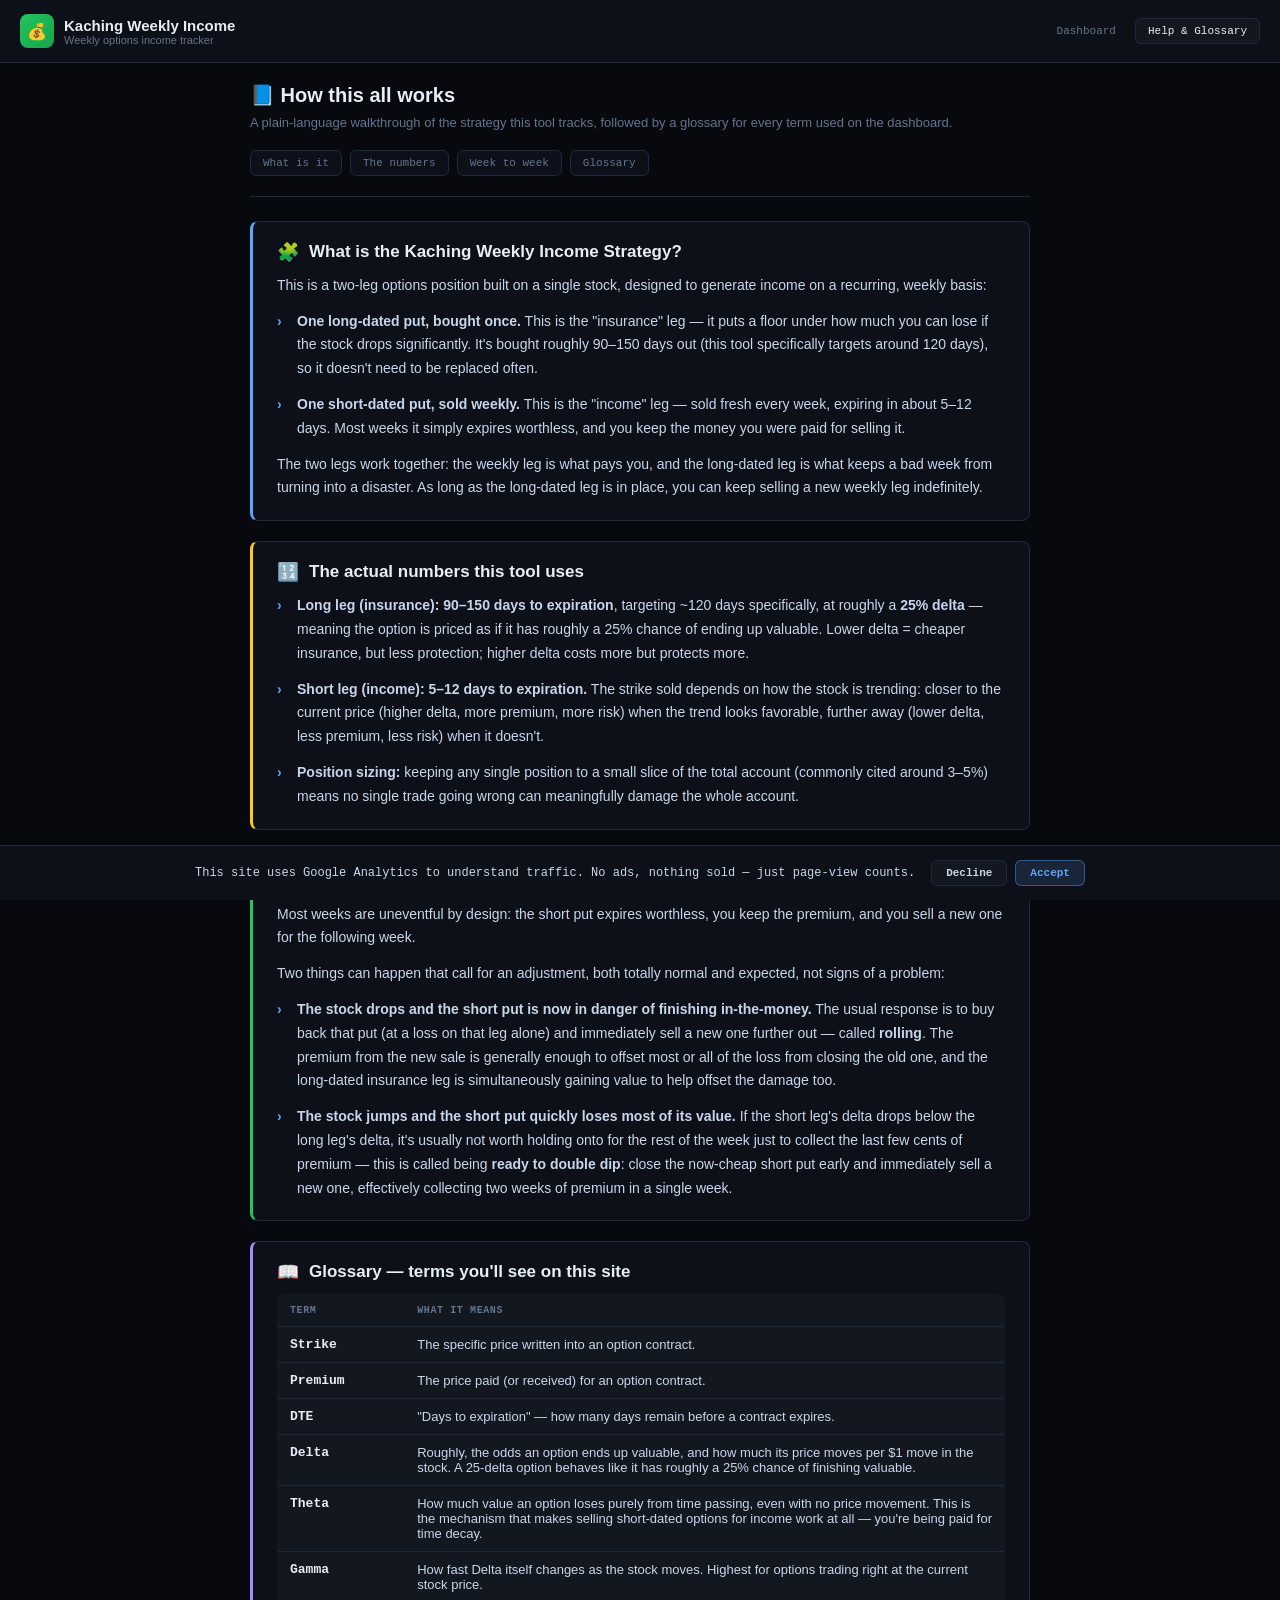
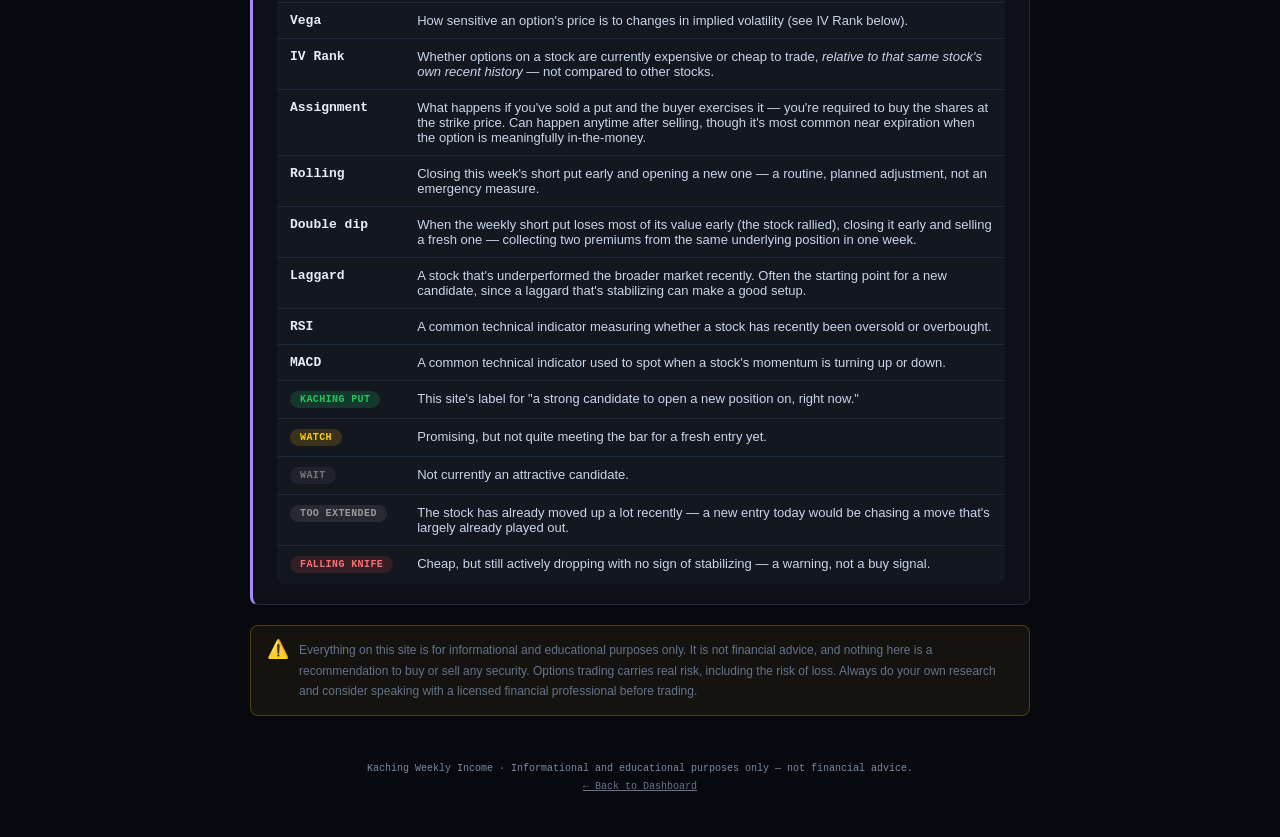
==== commit f2dfdfc5: "Initial Commit" ====
--- a/src/help.html
+++ b/src/help.html
@@ -1,13 +1,22 @@
 <!DOCTYPE html>
 <html lang="en">
 <head>
-<!-- Google tag (gtag.js) -->
-<script async src="https://www.googletagmanager.com/gtag/js?id=G-63BKH6P4F0"></script>
+<!-- Google tag (gtag.js) — Consent Mode default (denied) must be set before
+     the gtag.js script loads; see ./consent.js for the accept/decline banner
+     that updates this once the visitor responds. -->
 <script>
   window.dataLayer = window.dataLayer || [];
   function gtag(){dataLayer.push(arguments);}
+  gtag('consent', 'default', {
+    'ad_storage': 'denied',
+    'ad_user_data': 'denied',
+    'ad_personalization': 'denied',
+    'analytics_storage': 'denied'
+  });
+</script>
+<script async src="https://www.googletagmanager.com/gtag/js?id=G-63BKH6P4F0"></script>
+<script>
   gtag('js', new Date());
-
   gtag('config', 'G-63BKH6P4F0');
 </script>
 <meta charset="UTF-8"/>
@@ -181,5 +190,6 @@
     <a href="./index.html">← Back to Dashboard</a>
 </footer>
 
+<script src="./consent.js"></script>
 </body>
 </html>
--- a/src/style.css
+++ b/src/style.css
@@ -326,8 +326,29 @@
    by app.js would toggle in the DOM but never actually hide anything visually. */
 .disclaimer-box[hidden] { display: none; }
 
+/* ── Cookie consent banner (consent.js) ─────────────────────────────── */
+#cookie-consent-banner {
+    position: fixed; left: 0; right: 0; bottom: 0; z-index: 1000;
+    display: flex; align-items: center; justify-content: center; gap: 16px;
+    flex-wrap: wrap; padding: 14px 20px;
+    background: var(--bg2); border-top: 1px solid var(--border);
+    font-family: var(--font-mono); font-size: 12px; color: var(--text);
+}
+#cookie-consent-banner .cc-actions { display: flex; gap: 8px; flex: none; }
+#cookie-consent-banner button {
+    font-family: var(--font-mono); font-size: 11px; font-weight: 600;
+    padding: 6px 14px; border-radius: 6px; cursor: pointer;
+    border: 1px solid var(--border); background: var(--bg3); color: var(--text);
+}
+#cookie-consent-banner #cc-accept {
+    background: rgba(96,165,250,.15); color: var(--brand); border-color: rgba(96,165,250,.4);
+}
+#cookie-consent-banner #cc-accept:hover { background: rgba(96,165,250,.25); }
+#cookie-consent-banner #cc-decline:hover { background: var(--bg); }
+
 @media (max-width: 640px) {
     .page-wrap { padding: 14px; }
     .site-header { padding: 12px 14px; }
     .uni-ticker { font-size: 15px; }
-}
+    #cookie-consent-banner { justify-content: flex-start; text-align: left; padding-bottom: 16px; }
+}
